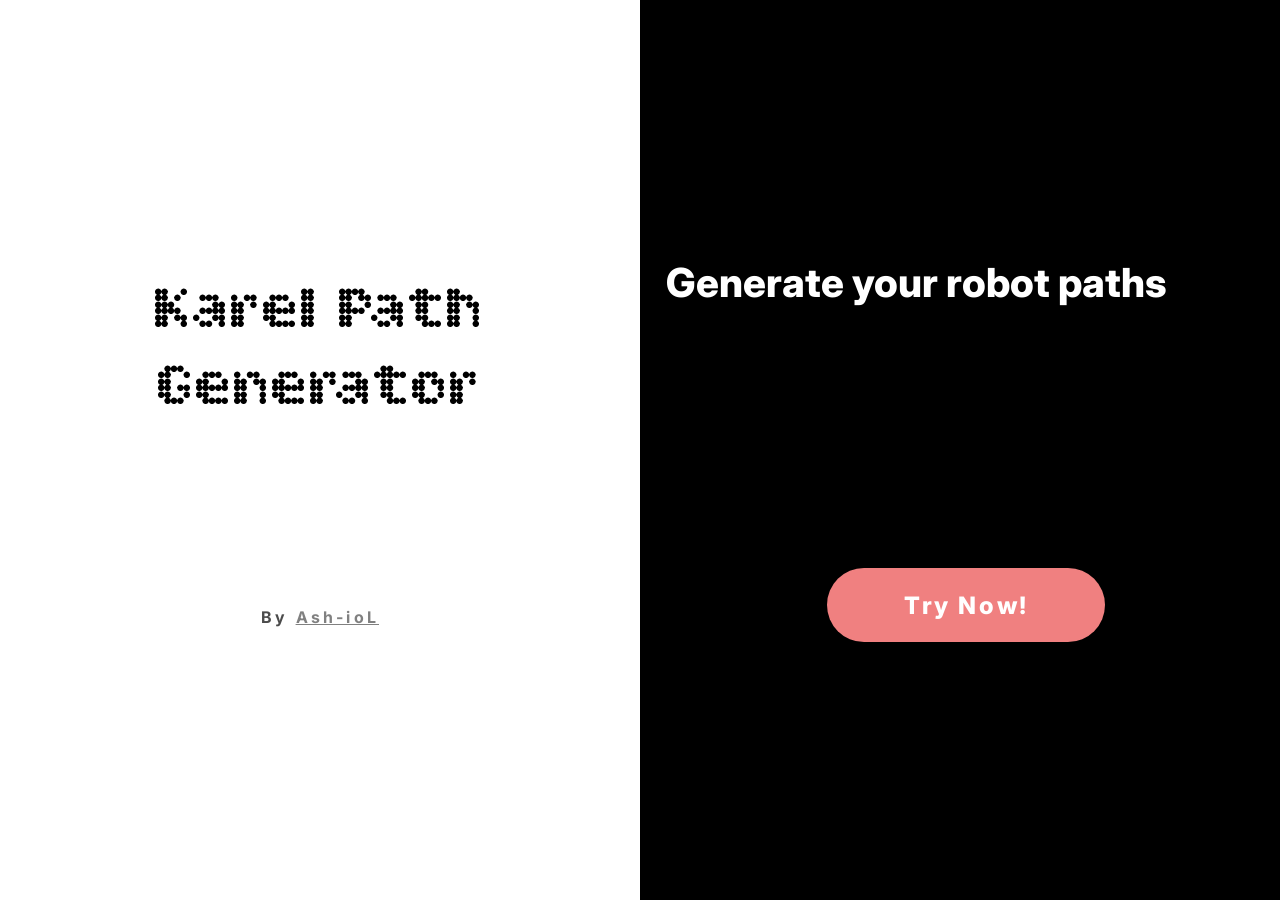
==== frontend/index.html @ c85943eb "designed images for each of the elements" ====
<!DOCTYPE html>

<html lang="en">
    <head>
        <meta charset="UTF-8">
        <meta name="viewport" content="width=device-width, initial-scale=1.0">
        <title>Home - Karel Code Generator</title>
        <link rel="icon" src="/frontend/images/favicon.png">
        <link rel="preconnect" href="https://fonts.googleapis.com">
        <link rel="preconnect" href="https://fonts.gstatic.com" crossorigin>
        <link href="https://fonts.googleapis.com/css2?family=Bitcount+Grid+Double+Ink:wght@100..900&family=Bitcount+Prop+Double:wght@100..900&display=swap" rel="stylesheet">
        <style>
            @import "https://fonts.googleapis.com/css2?family=Inter:wght@300;400;600;700&display=swap";
            html, body {
                height: 100%;
                margin: 0;
                font-family: "inter";
            }
            * {
                margin: 0;
                padding: 0;
                box-sizing: border-box;
            }
            body {
                display: flex;
                flex-direction: row;
                min-height: 100vh;
                width: 100%;
                /*background-image: linear-gradient(to bottom right, rgba(0, 0, 0, 0.569) 0%, white 60%);*/
            }
            div#left {
                height: 100vh;
                flex: 1;
                background-color: transparent;
                gap: 20vh;
                padding: 0 1.5vw;
            }
            div#right {
                height: 100vh;
                flex: 1;
                background-color: rgb(0, 0, 0);
                padding-left: 2vw;
                padding-right: 1vw;
            }

            div#right, div#left {
                display: flex;
                align-items: center;
                justify-content: center;
                flex-direction: column;
            }
            div#left h1 {
                font-family: "Bitcount Prop Double";
                color: rgb(0, 0, 0);
                font-weight: 400;
                font-size: 4rem;
                text-align: center;
            }
            div#left h2 {
                font-size: 1rem;
                letter-spacing: 0.2rem;
                color: black;
                opacity: 70%;
                text-align: center;
            }

            div#left h2 a {
                color: black;
                opacity: 70%;
            }

            div#right p {
                text-align: left;
                width: 100%;
                font-size: 2.5rem;
                font-weight: 800;
                margin-bottom: 8vh;
                color: white;
            }
            div#right ul {
                list-style: none;
                width: 100%;
                font-size: 2rem;
            }
            div#right li#one {
                animation: all 3s ease-in-out infinite;
                animation-name: one;
            }
            div#right li#two {
                animation: all 3s ease-in-out infinite;
                animation-name: two;
            }

            div#right li#three {
                animation: all 3s ease-in-out infinite;
                animation-name: three;
            }
            @keyframes one {
                0% {
                    color: black;;
                }
                20% {
                    color: lightgray;
                }
                40% {
                    color: black;
                }
                100% {
                    color: black;
                }
            }
            @keyframes two {
                0% {
                    color: black;
                }
                30% {
                    color: black;;
                }
                50% {
                    color: lightgray;
                }
                70% {
                    color: black;
                }
                100% {
                    color: black;
                }
            }
            @keyframes three {
                0% {
                    color: black;
                }
                60% {
                    color: black;;
                }
                80% {
                    color: lightgray;
                }
                100% {
                    color: black;
                }
            }

            div#right a {
                margin-top: 8vh;
                background-color: lightcoral;
                padding: 2.5vh 6vw;
                border-radius: 21312rem;
                transition: all 0.2s ease-in;
                color: white;
                font-weight: 800;
                font-size: 1.5rem;
                letter-spacing: 0.2vw;
                text-decoration: none;
            }
            div#right a:hover {
                background-color: rgb(196, 113, 113);
                transform: scale(1.05);
                cursor: pointer;
                user-select: none;
            }

            @media (max-width: 600px) {
                div#right a {
                    font-size: 1.2rem;
                }
                div#left h1 {
                    font-size: 2.5rem;
                }
                div#left h2 {
                    font-size: 0.7rem;
                }

                div#right p {
                    font-size: 2rem;
                }
                div#right ul {
                    font-size: 1.7rem;
                }
            }
        </style>
    </head>
    <body>
        <div id="left">
            <h1>Karel Path Generator</h1>
            <h2>By <a href="https://github.com/Ash-ioL">Ash-ioL</a></h2>
        </div>
        <div id="right">
            <p>Generate your robot paths</p>
            <ul>
                <li id="one">with ease</li>
                <li id="two">with efficiency</li>
                <li id="three">with amazingness</li>
            </ul>
            <a href="/tool">Try Now!</a>
        </div>
    </body>
</html>
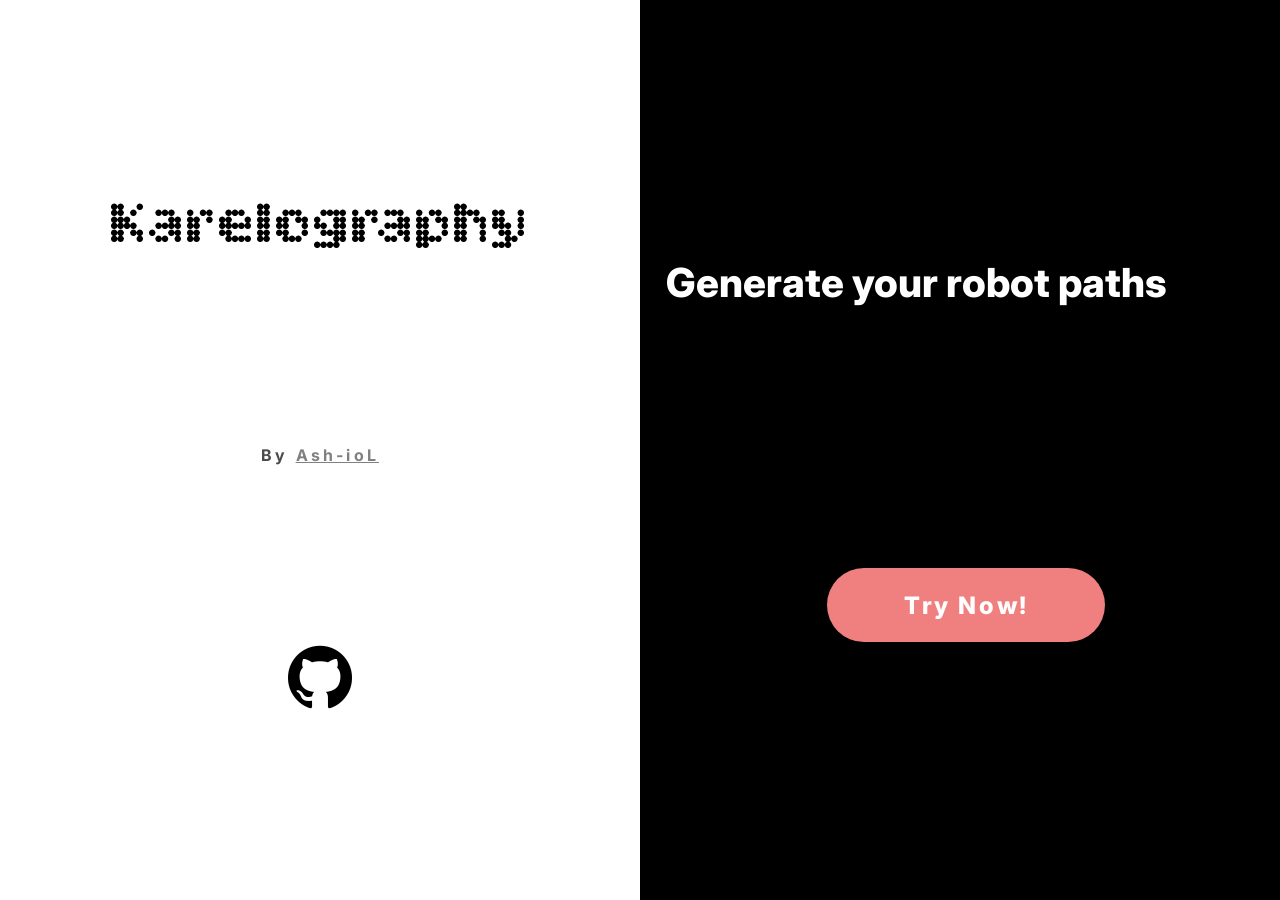
==== commit 3c06f9ea: "continued the previous commit and also improved the homepage layout for mobile users" ====
--- a/frontend/index.html
+++ b/frontend/index.html
@@ -5,7 +5,7 @@
         <meta charset="UTF-8">
         <meta name="viewport" content="width=device-width, initial-scale=1.0">
         <title>Home - Karel Code Generator</title>
-        <link rel="icon" src="/frontend/images/favicon.png">
+        <link rel="icon" href="/frontend/images/favicon.png">
         <link rel="preconnect" href="https://fonts.googleapis.com">
         <link rel="preconnect" href="https://fonts.gstatic.com" crossorigin>
         <link href="https://fonts.googleapis.com/css2?family=Bitcount+Grid+Double+Ink:wght@100..900&family=Bitcount+Prop+Double:wght@100..900&display=swap" rel="stylesheet">
@@ -35,6 +35,15 @@
                 gap: 20vh;
                 padding: 0 1.5vw;
             }
+            div#left img {
+                width: 4rem;
+                aspect-ratio: 1 / 1;
+                user-select: none;
+                transition: all 0.3s ease-in-out;
+            }
+            div#left img:hover {
+                transform: scale(1.1) rotateZ(20deg);
+            }
             div#right {
                 height: 100vh;
                 flex: 1;
@@ -53,7 +62,7 @@
                 font-family: "Bitcount Prop Double";
                 color: rgb(0, 0, 0);
                 font-weight: 400;
-                font-size: 4rem;
+                font-size: clamp(2.7rem, 6vw, 4rem);
                 text-align: center;
             }
             div#left h2 {
@@ -161,14 +170,21 @@
             }
 
             @media (max-width: 600px) {
+                body {
+                    flex-direction: column;
+                }
                 div#right a {
                     font-size: 1.2rem;
+                    margin-top: 5vh;
+                }
+                div#right p {
+                    margin-bottom: 5vh;
                 }
                 div#left h1 {
-                    font-size: 2.5rem;
-                }
-                div#left h2 {
-                    font-size: 0.7rem;
+                    font-size: 2.9rem;
+                }
+                div#left img {
+                    width: 3rem;
                 }
 
                 div#right p {
@@ -176,14 +192,29 @@
                 }
                 div#right ul {
                     font-size: 1.7rem;
+                }
+
+                
+                
+                body {
+                    flex-direction: column;
+                }
+                div#left {
+                    height: 50vh;
+                    gap: 7vh;
+                    padding: 2.5vh 0;
+                }
+                div#right {
+                    height: 50vh;
                 }
             }
         </style>
     </head>
     <body>
         <div id="left">
-            <h1>Karel Path Generator</h1>
-            <h2>By <a href="https://github.com/Ash-ioL">Ash-ioL</a></h2>
+            <h1>Karelography</h1>
+            <h2>By <a href="https://github.com/Ash-ioL" target="_blank">Ash-ioL</a></h2>
+            <a href="https://github.com/Ash-ioL/karelography" target="_blank"><img src="/frontend/images/github_logo.png"></a>
         </div>
         <div id="right">
             <p>Generate your robot paths</p>
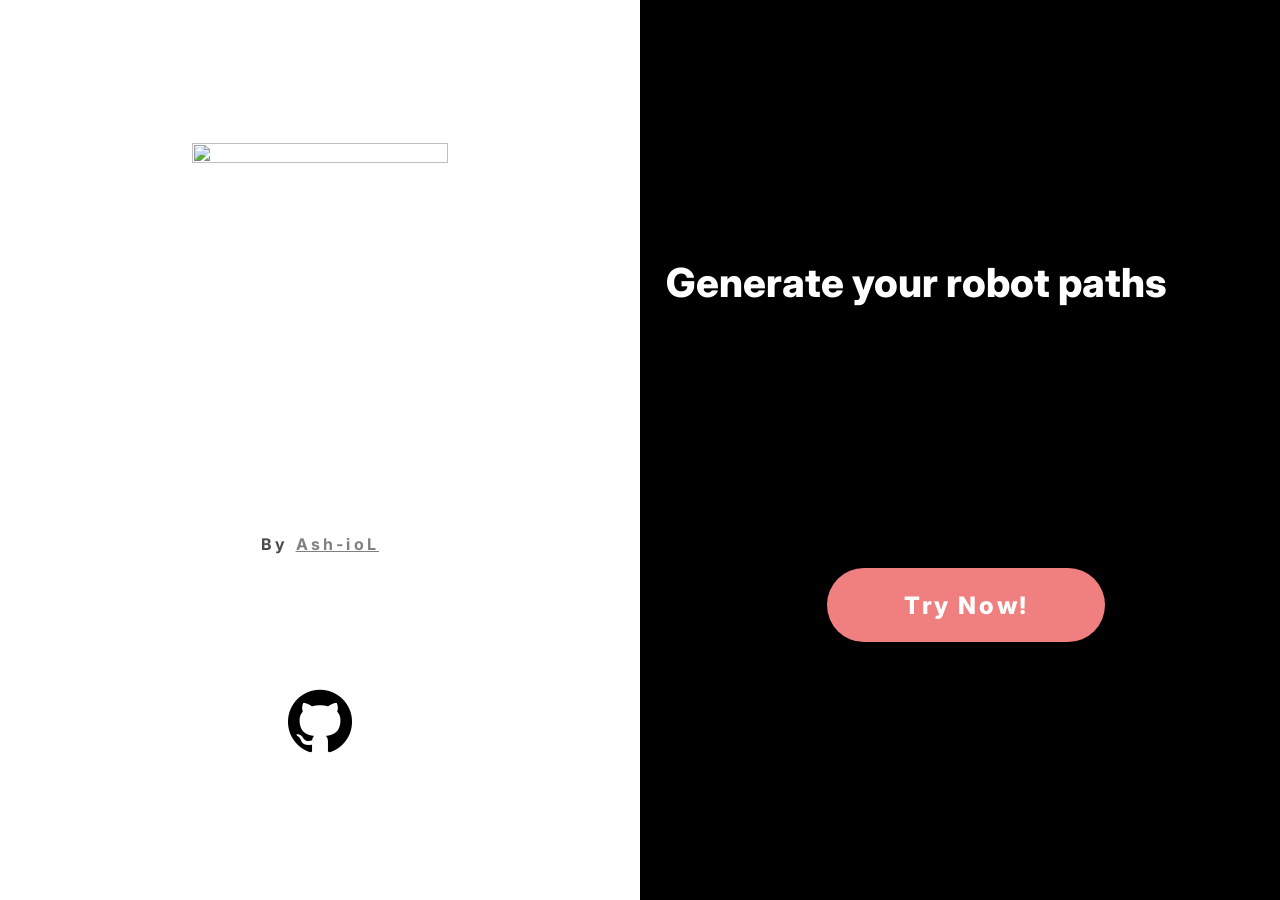
==== commit 71d7dbff: "replaced the title with a vertical banner" ====
--- a/frontend/index.html
+++ b/frontend/index.html
@@ -5,7 +5,7 @@
         <meta charset="UTF-8">
         <meta name="viewport" content="width=device-width, initial-scale=1.0">
         <title>Home - Karel Code Generator</title>
-        <link rel="icon" href="/frontend/images/favicon.png">
+        <link rel="icon" href="/frontend/images/logos_banners/karelography_logo.svg">
         <link rel="preconnect" href="https://fonts.googleapis.com">
         <link rel="preconnect" href="https://fonts.gstatic.com" crossorigin>
         <link href="https://fonts.googleapis.com/css2?family=Bitcount+Grid+Double+Ink:wght@100..900&family=Bitcount+Prop+Double:wght@100..900&display=swap" rel="stylesheet">
@@ -32,16 +32,16 @@
                 height: 100vh;
                 flex: 1;
                 background-color: transparent;
-                gap: 20vh;
+                gap: 15vh;
                 padding: 0 1.5vw;
             }
-            div#left img {
+            div#left img#github {
                 width: 4rem;
                 aspect-ratio: 1 / 1;
                 user-select: none;
                 transition: all 0.3s ease-in-out;
             }
-            div#left img:hover {
+            div#left img#github:hover {
                 transform: scale(1.1) rotateZ(20deg);
             }
             div#right {
@@ -58,12 +58,24 @@
                 justify-content: center;
                 flex-direction: column;
             }
+            div#left div {
+                display: flex;
+                flex-direction: column;
+                justify-content: center;
+                align-items: center;
+            }
+            div#left div img#logo {
+                width: clamp(10rem, 20vw, 35vh);
+                aspect-ratio: 1 / 1;
+            }
+            
             div#left h1 {
                 font-family: "Bitcount Prop Double";
                 color: rgb(0, 0, 0);
                 font-weight: 400;
                 font-size: clamp(2.7rem, 6vw, 4rem);
                 text-align: center;
+                display: none;
             }
             div#left h2 {
                 font-size: 1rem;
@@ -183,10 +195,12 @@
                 div#left h1 {
                     font-size: 2.9rem;
                 }
-                div#left img {
+                div#left img#github {
                     width: 3rem;
                 }
-
+                div#left div img#logo {
+                    aspect-ratio: 1 / 1;
+                }
                 div#right p {
                     font-size: 2rem;
                 }
@@ -212,9 +226,12 @@
     </head>
     <body>
         <div id="left">
+            <div>
+            <img id="logo" src = "/frontend/images/logos_banners/karelography_vertical_banner_transparent.svg">
             <h1>Karelography</h1>
+            </div>
             <h2>By <a href="https://github.com/Ash-ioL" target="_blank">Ash-ioL</a></h2>
-            <a href="https://github.com/Ash-ioL/karelography" target="_blank"><img src="/frontend/images/github_logo.png"></a>
+            <a href="https://github.com/Ash-ioL/karelography" target="_blank"><img id="github" src="/frontend/images/github_logo.png"></a>
         </div>
         <div id="right">
             <p>Generate your robot paths</p>
